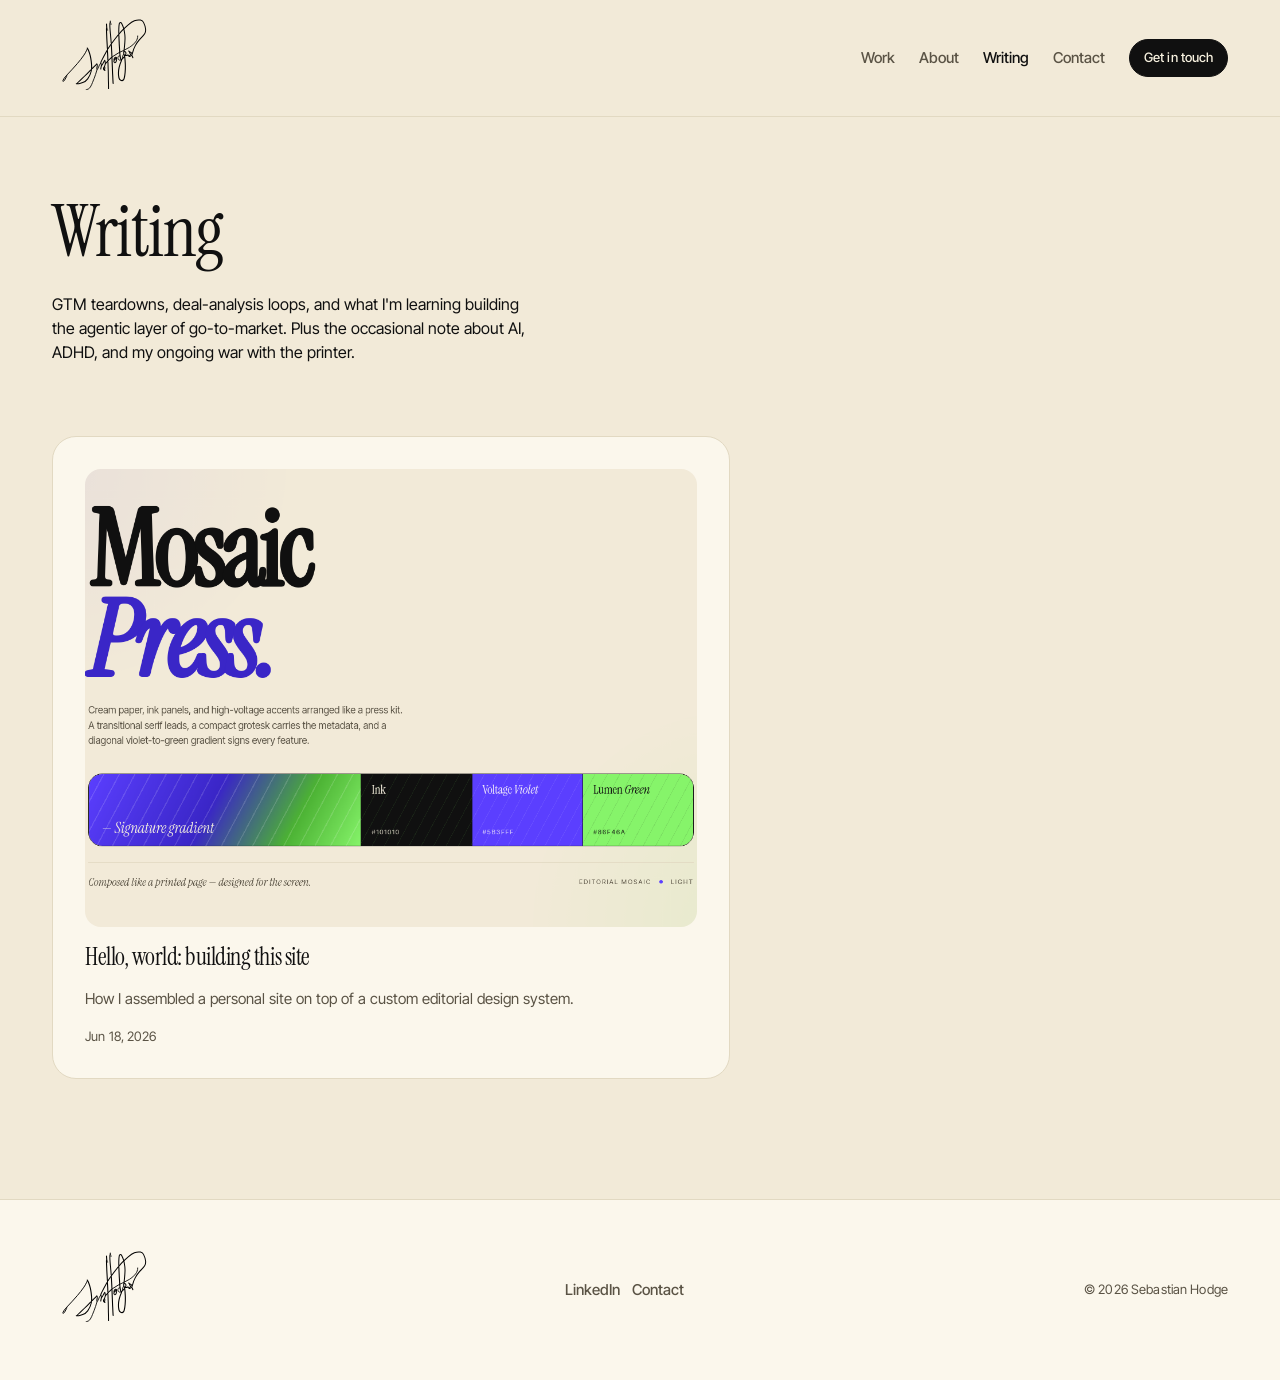
==== blog/index.html @ 5f23a1da "Initial site: portfolio, blog, and SEO infrastructure Single-page portfolio plus a blog with a reusa" ====
<!DOCTYPE html>
<html lang="en">
<head>
  <meta charset="utf-8" />
  <meta name="viewport" content="width=device-width, initial-scale=1" />
  <title>Writing, Sebastian Hodge</title>
  <meta name="description" content="GTM teardowns, deal-analysis loops, and notes on building the agentic layer of go-to-market, plus the occasional thought on AI, ADHD, and beating the printer." />
  <link rel="canonical" href="https://sebastianhodge.com/blog/" />
  <link rel="icon" href="/images/favicon.svg" type="image/svg+xml" />

  <!-- Open Graph -->
  <meta property="og:type" content="website" />
  <meta property="og:url" content="https://sebastianhodge.com/blog/" />
  <meta property="og:title" content="Writing, Sebastian Hodge" />
  <meta property="og:description" content="GTM teardowns, deal-analysis loops, and notes on building the agentic layer of go-to-market, plus AI, ADHD, and beating the printer." />
  <meta property="og:image" content="https://sebastianhodge.com/images/og-image.png" />
  <meta property="og:image:width" content="1200" />
  <meta property="og:image:height" content="630" />

  <!-- Twitter / X -->
  <meta name="twitter:card" content="summary_large_image" />
  <meta name="twitter:title" content="Writing, Sebastian Hodge" />
  <meta name="twitter:description" content="GTM teardowns, deal-analysis loops, and notes on building the agentic layer of go-to-market, plus AI, ADHD, and beating the printer." />
  <meta name="twitter:image" content="https://sebastianhodge.com/images/og-image.png" />

  <!-- paths are relative to /blog/ -->
  <link rel="stylesheet" href="../css/system.css" />
  <link rel="stylesheet" href="../css/site.css" />

  <script type="application/ld+json">
  {
    "@context": "https://schema.org",
    "@graph": [
      {
        "@type": "Blog",
        "@id": "https://sebastianhodge.com/blog/#blog",
        "url": "https://sebastianhodge.com/blog/",
        "name": "Writing, Sebastian Hodge",
        "description": "GTM teardowns, deal-analysis loops, and notes on building the agentic layer of go-to-market.",
        "author": {
          "@type": "Person",
          "@id": "https://sebastianhodge.com/#person",
          "name": "Sebastian Hodge",
          "url": "https://sebastianhodge.com/"
        }
      },
      {
        "@type": "BreadcrumbList",
        "itemListElement": [
          { "@type": "ListItem", "position": 1, "name": "Home", "item": "https://sebastianhodge.com/" },
          { "@type": "ListItem", "position": 2, "name": "Writing", "item": "https://sebastianhodge.com/blog/" }
        ]
      }
    ]
  }
  </script>
</head>
<body>
  <a class="site-skip" href="#main">Skip to content</a>

  <header class="site-nav">
    <div class="site-nav__inner">
      <a class="site-brand" href="../index.html" aria-label="Sebastian Hodge, home">
        <img class="site-brand__logo" src="../images/logo.svg" alt="Sebastian Hodge" />
      </a>
      <nav class="site-navlinks" id="navlinks" aria-label="Primary">
        <a class="site-navlink" href="../index.html#work">Work</a>
        <a class="site-navlink" href="../index.html#about">About</a>
        <a class="site-navlink" href="index.html" aria-current="page">Writing</a>
        <a class="site-navlink" href="../index.html#contact">Contact</a>
        <a class="mp-btn mp-btn--sm" href="../index.html#contact">Get in touch</a>
      </nav>
      <button class="mp-btn mp-btn--icon mp-btn--secondary site-nav__toggle" id="navToggle"
              aria-label="Toggle menu" aria-expanded="false" aria-controls="navlinks">
        <svg class="mp-icon" viewBox="0 0 24 24" fill="none" stroke="currentColor" stroke-width="2" stroke-linecap="round"><path d="M4 6h16M4 12h16M4 18h16"/></svg>
      </button>
    </div>
  </header>

  <main id="main">
    <div class="mp-shell">

      <section class="site-hero mp-stack mp-stack--lg">
        <h1 class="mp-display mp-display--xl">Writing</h1>
        <p class="mp-body mp-body--lg site-hero__lead">
          GTM teardowns, deal-analysis loops, and what I'm learning building the
          agentic layer of go-to-market. Plus the occasional note about AI, ADHD,
          and my ongoing war with the printer.
        </p>
      </section>

      <!-- ============ POST LIST ============
           To add a post: copy post-template.html to blog/your-slug.html,
           then add a matching <a class="mp-card"> entry here. -->
      <section class="site-section mp-grid--mosaic" aria-label="Posts">

        <a class="mp-card mp-span-7" href="hello-world.html">
          <div class="mp-card__media">
            <img src="../screenshots/cover.png" alt="" />
          </div>
          <h2 class="mp-title">Hello, world: building this site</h2>
          <p class="mp-body">How I assembled a personal site on top of a custom editorial design system.</p>
          <span class="mp-meta" style="margin-top:auto;">Jun 18, 2026</span>
        </a>

        <!-- TODO: more post cards go here -->

      </section>

    </div>
  </main>

  <footer class="site-footer">
    <div class="site-footer__inner">
      <a class="site-brand" href="../index.html">
        <img class="site-brand__logo" src="../images/logo.svg" alt="Sebastian Hodge" />
      </a>
      <div class="mp-row">
        <a class="site-navlink" href="https://www.linkedin.com/in/hodge-sebastian/">LinkedIn</a>
        <a class="site-navlink" href="../index.html#contact">Contact</a>
      </div>
      <p class="mp-meta">© <span id="year"></span> Sebastian Hodge</p>
    </div>
  </footer>

  <script>
    var t = document.getElementById('navToggle');
    var n = document.getElementById('navlinks');
    if (t && n) {
      t.addEventListener('click', function () {
        var open = n.classList.toggle('is-open');
        t.setAttribute('aria-expanded', open ? 'true' : 'false');
      });
    }
    document.getElementById('year').textContent = new Date().getFullYear();
  </script>
</body>
</html>
---- css/system.css ----
/* ============================================================
   Mosaic Press — Editorial mosaic design system
   Plain CSS tokens and reusable component classes.
   ============================================================ */

@import url("https://fonts.googleapis.com/css2?family=Instrument+Serif:ital@0;1&display=swap");
@import url("https://fonts.googleapis.com/css2?family=Inter+Tight:wght@400;500;600;700&display=swap");

:root {
  /* Colors -------------------------------------------------- */
  --color-paper: #f2ead8;
  --color-cloud: #fbf7ec;
  --color-stone: #e2d9c2;
  --color-ink: #101010;
  --color-ink-soft: #1a1a1a;
  --color-muted-ink: #5a5345;
  --color-violet: #5b3fff;
  --color-violet-deep: #3a26c7;
  --color-violet-soft: #ece7ff;
  --color-green: #86f46a;
  --color-green-deep: #4cb234;
  --color-on-ink: #f7f1df;
  --color-on-violet: #f4eef9;
  --color-danger: #c43d2a;
  --color-success: #2f7a2a;

  /* Semantic surface tokens */
  --surface-page: var(--color-paper);
  --surface-card: var(--color-cloud);
  --surface-card-muted: var(--color-paper);
  --surface-inverted: var(--color-ink);
  --surface-accent: var(--color-violet);
  --surface-accent-secondary: var(--color-green);

  /* Text tokens */
  --text-primary: var(--color-ink);
  --text-secondary: var(--color-muted-ink);
  --text-inverted: var(--color-on-ink);
  --text-on-accent: var(--color-on-violet);

  /* Borders */
  --border-hairline: 1px solid var(--color-stone);
  --border-ink: 1px solid var(--color-ink);
  --border-strong: 2px solid var(--color-ink);

  /* Typography ---------------------------------------------- */
  --font-display: "Instrument Serif", "Cormorant Garamond", "Times New Roman", serif;
  --font-ui: "Inter Tight", "Inter", "Helvetica Neue", system-ui, sans-serif;

  --font-size-display-xl: 72px;
  --font-size-display-lg: 56px;
  --font-size-headline-lg: 40px;
  --font-size-headline-md: 32px;
  --font-size-title-lg: 24px;
  --font-size-title-md: 20px;
  --font-size-body-lg: 16px;
  --font-size-body-md: 15px;
  --font-size-body-sm: 13px;
  --font-size-label-sm: 12px;

  --leading-tight: 1.05;
  --leading-snug: 1.2;
  --leading-normal: 1.5;
  --leading-loose: 1.65;

  --tracking-display: -0.02em;
  --tracking-body: 0;
  --tracking-label: 0.14em;

  /* Spacing scale ------------------------------------------- */
  --space-2xs: 4px;
  --space-xs: 8px;
  --space-sm: 12px;
  --space-md: 16px;
  --space-lg: 24px;
  --space-xl: 32px;
  --space-2xl: 48px;
  --space-3xl: 72px;
  --grid-gutter: 20px;

  /* Radius -------------------------------------------------- */
  --radius-none: 0;
  --radius-sm: 6px;
  --radius-md: 12px;
  --radius-lg: 16px;
  --radius-xl: 24px;
  --radius-2xl: 32px;
  --radius-pill: 999px;

  /* Elevation ----------------------------------------------- */
  --shadow-none: none;
  --shadow-soft: 0 1px 1px rgba(16, 16, 16, 0.04), 0 4px 8px rgba(16, 16, 16, 0.04), 0 12px 24px rgba(16, 16, 16, 0.06);
  --shadow-hover: 0 2px 2px rgba(16, 16, 16, 0.05), 0 8px 16px rgba(16, 16, 16, 0.06), 0 16px 32px rgba(16, 16, 16, 0.08);
  --shadow-inset-stone: inset 0 0 0 1px var(--color-stone);

  /* Focus --------------------------------------------------- */
  --focus-ring: 0 0 0 3px var(--color-paper), 0 0 0 5px var(--color-violet);
  --focus-ring-inverted: 0 0 0 3px var(--color-ink), 0 0 0 5px var(--color-green);

  /* Motion -------------------------------------------------- */
  --duration-fast: 120ms;
  --duration-base: 200ms;
  --duration-slow: 320ms;
  --ease-standard: cubic-bezier(0.2, 0, 0, 1);

  /* Signature gradient -------------------------------------- */
  --gradient-feature: linear-gradient(118deg, var(--color-violet) 0%, var(--color-violet) 38%, var(--color-green) 100%);
  --gradient-step: linear-gradient(118deg, var(--color-violet) 0%, var(--color-violet-deep) 45%, var(--color-green-deep) 75%, var(--color-green) 100%);
}

/* ============================================================
   Base
   ============================================================ */

*,
*::before,
*::after {
  box-sizing: border-box;
}

html,
body {
  margin: 0;
  padding: 0;
  background: var(--surface-page);
  color: var(--text-primary);
  font-family: var(--font-ui);
  font-size: var(--font-size-body-md);
  line-height: var(--leading-normal);
  -webkit-font-smoothing: antialiased;
  text-rendering: optimizeLegibility;
}

img,
svg {
  display: block;
  max-width: 100%;
}

a {
  color: inherit;
  text-decoration: none;
}

::selection {
  background: var(--color-violet);
  color: var(--color-on-violet);
}

:focus-visible {
  outline: none;
  box-shadow: var(--focus-ring);
  border-radius: inherit;
}

/* ============================================================
   Typography utilities
   ============================================================ */

.mp-display,
.mp-headline,
.mp-title {
  font-family: var(--font-display);
  font-weight: 400;
  letter-spacing: var(--tracking-display);
  line-height: var(--leading-tight);
  color: var(--text-primary);
  margin: 0;
}

.mp-display {
  font-size: var(--font-size-display-lg);
  line-height: 0.98;
}

.mp-display--xl {
  font-size: var(--font-size-display-xl);
}

.mp-headline {
  font-size: var(--font-size-headline-lg);
  line-height: var(--leading-snug);
}

.mp-headline--md {
  font-size: var(--font-size-headline-md);
}

.mp-title {
  font-size: var(--font-size-title-lg);
  line-height: var(--leading-snug);
}

.mp-title--md {
  font-size: var(--font-size-title-md);
}

.mp-italic {
  font-style: italic;
}

.mp-body {
  font-family: var(--font-ui);
  font-size: var(--font-size-body-md);
  line-height: var(--leading-normal);
  color: var(--text-secondary);
  margin: 0;
}

.mp-body--lg {
  font-size: var(--font-size-body-lg);
  color: var(--text-primary);
}

.mp-body--sm {
  font-size: var(--font-size-body-sm);
}

.mp-eyebrow {
  font-family: var(--font-ui);
  font-size: var(--font-size-label-sm);
  font-weight: 500;
  letter-spacing: var(--tracking-label);
  text-transform: uppercase;
  color: var(--text-secondary);
  margin: 0 0 var(--space-sm) 0;
}

.mp-eyebrow--marker::before {
  content: "";
  display: inline-block;
  width: 8px;
  height: 8px;
  margin-right: 10px;
  border-radius: 50%;
  background: var(--color-violet);
  vertical-align: middle;
  transform: translateY(-1px);
}

.mp-meta {
  font-family: var(--font-ui);
  font-size: var(--font-size-body-sm);
  color: var(--text-secondary);
  letter-spacing: 0.01em;
  margin: 0;
}

/* Inverted text utilities ---------------------------------- */
.mp-on-ink {
  color: var(--text-inverted);
}
.mp-on-ink .mp-body,
.mp-on-ink .mp-meta {
  color: rgba(247, 241, 223, 0.78);
}
.mp-on-ink .mp-eyebrow {
  color: rgba(247, 241, 223, 0.6);
}

.mp-on-violet {
  color: var(--text-on-accent);
}
.mp-on-violet .mp-body,
.mp-on-violet .mp-meta {
  color: rgba(244, 238, 249, 0.82);
}

/* ============================================================
   Layout primitives
   ============================================================ */

.mp-shell {
  width: 100%;
  max-width: 1240px;
  margin: 0 auto;
  padding: var(--space-2xl) var(--space-xl);
}

.mp-stack {
  display: flex;
  flex-direction: column;
  gap: var(--space-md);
}

.mp-stack--lg {
  gap: var(--space-lg);
}

.mp-row {
  display: flex;
  align-items: center;
  gap: var(--space-sm);
  flex-wrap: wrap;
}

.mp-row--between {
  justify-content: space-between;
}

.mp-grid {
  display: grid;
  grid-template-columns: repeat(12, 1fr);
  gap: var(--grid-gutter);
}

.mp-grid--mosaic {
  display: grid;
  grid-template-columns: repeat(12, 1fr);
  grid-auto-rows: minmax(140px, auto);
  gap: var(--grid-gutter);
}

.mp-span-3 { grid-column: span 3; }
.mp-span-4 { grid-column: span 4; }
.mp-span-5 { grid-column: span 5; }
.mp-span-6 { grid-column: span 6; }
.mp-span-7 { grid-column: span 7; }
.mp-span-8 { grid-column: span 8; }
.mp-span-12 { grid-column: span 12; }

.mp-divider {
  height: 1px;
  background: var(--color-stone);
  border: none;
  margin: var(--space-lg) 0;
}

/* ============================================================
   Buttons
   ============================================================ */

.mp-btn {
  --btn-bg: var(--color-ink);
  --btn-fg: var(--color-on-ink);
  --btn-border: var(--color-ink);
  --btn-bg-hover: #2a2a2a;

  display: inline-flex;
  align-items: center;
  justify-content: center;
  gap: var(--space-xs);
  appearance: none;
  border: 1px solid var(--btn-border);
  background: var(--btn-bg);
  color: var(--btn-fg);
  font-family: var(--font-ui);
  font-size: var(--font-size-body-md);
  font-weight: 500;
  letter-spacing: 0.005em;
  padding: 12px 22px;
  border-radius: var(--radius-pill);
  cursor: pointer;
  transition: background var(--duration-base) var(--ease-standard),
              color var(--duration-base) var(--ease-standard),
              transform var(--duration-fast) var(--ease-standard),
              box-shadow var(--duration-base) var(--ease-standard);
}

.mp-btn:hover {
  background: var(--btn-bg-hover);
  transform: translateY(-1px);
}

.mp-btn:active {
  transform: translateY(0);
}

.mp-btn:focus-visible {
  box-shadow: var(--focus-ring);
}

.mp-btn--secondary {
  --btn-bg: var(--color-cloud);
  --btn-fg: var(--color-ink);
  --btn-border: var(--color-stone);
  --btn-bg-hover: var(--color-paper);
}

.mp-btn--accent {
  --btn-bg: var(--color-violet);
  --btn-fg: var(--color-on-violet);
  --btn-border: var(--color-violet);
  --btn-bg-hover: var(--color-violet-deep);
}

.mp-btn--ghost {
  --btn-bg: transparent;
  --btn-fg: var(--color-ink);
  --btn-border: transparent;
  --btn-bg-hover: rgba(16, 16, 16, 0.06);
}

.mp-btn--lg {
  font-size: var(--font-size-body-lg);
  padding: 16px 28px;
}

.mp-btn--sm {
  font-size: var(--font-size-body-sm);
  padding: 8px 14px;
}

.mp-btn--icon {
  padding: 12px;
  width: 44px;
  height: 44px;
  border-radius: 50%;
}

.mp-btn[disabled],
.mp-btn[aria-disabled="true"] {
  opacity: 0.5;
  cursor: not-allowed;
  transform: none;
}

/* ============================================================
   Inputs
   ============================================================ */

.mp-field {
  display: flex;
  flex-direction: column;
  gap: var(--space-xs);
  width: 100%;
}

.mp-field__label {
  font-family: var(--font-ui);
  font-size: var(--font-size-label-sm);
  font-weight: 500;
  letter-spacing: var(--tracking-label);
  text-transform: uppercase;
  color: var(--text-secondary);
}

.mp-input,
.mp-textarea,
.mp-select {
  width: 100%;
  font-family: var(--font-ui);
  font-size: var(--font-size-body-md);
  color: var(--text-primary);
  background: var(--color-cloud);
  border: 1px solid var(--color-stone);
  border-radius: var(--radius-md);
  padding: 12px 14px;
  transition: border-color var(--duration-base) var(--ease-standard),
              box-shadow var(--duration-base) var(--ease-standard),
              background var(--duration-base) var(--ease-standard);
}

.mp-input::placeholder,
.mp-textarea::placeholder {
  color: var(--text-secondary);
  opacity: 0.7;
}

.mp-input:hover,
.mp-textarea:hover,
.mp-select:hover {
  border-color: var(--color-muted-ink);
}

.mp-input:focus-visible,
.mp-textarea:focus-visible,
.mp-select:focus-visible {
  border-color: var(--color-violet);
  outline: none;
  box-shadow: var(--focus-ring);
}

.mp-input--with-icon {
  padding-left: 40px;
}

.mp-input-wrap {
  position: relative;
}

.mp-input-wrap__icon {
  position: absolute;
  left: 12px;
  top: 50%;
  width: 18px;
  height: 18px;
  transform: translateY(-50%);
  color: var(--text-secondary);
  pointer-events: none;
}

.mp-textarea {
  min-height: 96px;
  resize: vertical;
  font-family: var(--font-ui);
}

.mp-field__hint {
  font-family: var(--font-ui);
  font-size: var(--font-size-body-sm);
  color: var(--text-secondary);
}

/* ============================================================
   Cards & Tiles
   ============================================================ */

.mp-card {
  position: relative;
  background: var(--surface-card);
  color: var(--text-primary);
  border: var(--border-hairline);
  border-radius: var(--radius-xl);
  padding: var(--space-xl);
  display: flex;
  flex-direction: column;
  gap: var(--space-md);
  transition: transform var(--duration-base) var(--ease-standard),
              box-shadow var(--duration-base) var(--ease-standard);
}

.mp-card:hover {
  transform: translateY(-2px);
  box-shadow: var(--shadow-soft);
}

.mp-card--paper {
  background: var(--surface-card-muted);
}

.mp-card--ink {
  background: var(--surface-inverted);
  color: var(--text-inverted);
  border-color: var(--color-ink);
}

.mp-card--ink .mp-eyebrow {
  color: rgba(247, 241, 223, 0.6);
}

.mp-card--ink .mp-body,
.mp-card--ink .mp-meta {
  color: rgba(247, 241, 223, 0.78);
}

.mp-card--accent {
  background: var(--surface-accent);
  color: var(--text-on-accent);
  border-color: var(--color-violet);
}

.mp-card--accent .mp-eyebrow {
  color: rgba(244, 238, 249, 0.7);
}

.mp-card--accent .mp-body,
.mp-card--accent .mp-meta {
  color: rgba(244, 238, 249, 0.82);
}

.mp-card--compact {
  padding: var(--space-lg);
  border-radius: var(--radius-lg);
}

.mp-card__monogram {
  width: 36px;
  height: 36px;
  border-radius: 8px;
  background: var(--color-ink);
  color: var(--color-on-ink);
  display: inline-flex;
  align-items: center;
  justify-content: center;
  font-family: var(--font-display);
  font-size: 22px;
}

.mp-card__media {
  border-radius: var(--radius-lg);
  background: var(--color-stone);
  aspect-ratio: 4 / 3;
  overflow: hidden;
  position: relative;
}

.mp-card__media img {
  width: 100%;
  height: 100%;
  object-fit: cover;
  display: block;
}

.mp-card__footer {
  display: flex;
  align-items: center;
  justify-content: space-between;
  gap: var(--space-sm);
  margin-top: auto;
}

/* ============================================================
   Signature: Feature Tile
   ============================================================ */

.mp-feature-tile {
  position: relative;
  display: flex;
  flex-direction: column;
  border-radius: var(--radius-xl);
  background: var(--surface-accent);
  color: var(--text-on-accent);
  overflow: hidden;
  border: 1px solid var(--color-violet);
}

.mp-feature-tile__body {
  padding: var(--space-xl) var(--space-xl) var(--space-lg);
  display: flex;
  flex-direction: column;
  gap: var(--space-sm);
}

.mp-feature-tile__title {
  font-family: var(--font-display);
  font-size: var(--font-size-headline-lg);
  line-height: var(--leading-snug);
  letter-spacing: var(--tracking-display);
  margin: 0;
  color: inherit;
}

.mp-feature-tile__gradient {
  position: relative;
  margin-top: auto;
  height: 88px;
  background: var(--gradient-step);
  --bar-color-1: rgba(16, 16, 16, 0);
  --bar-color-2: rgba(16, 16, 16, 0);
}

.mp-feature-tile__gradient::before,
.mp-feature-tile__gradient::after {
  content: "";
  position: absolute;
  inset: 0;
  background-image: repeating-linear-gradient(118deg, transparent 0 24px, rgba(255, 255, 255, 0.08) 24px 26px);
  pointer-events: none;
}

.mp-feature-tile--inverse {
  background: var(--surface-inverted);
  color: var(--text-inverted);
  border-color: var(--color-ink);
}

.mp-feature-tile--inverse .mp-feature-tile__gradient {
  background: var(--gradient-step);
}

/* ============================================================
   Checkboxes
   ============================================================ */

.mp-checkbox {
  display: inline-flex;
  align-items: center;
  gap: var(--space-sm);
  cursor: pointer;
  font-family: var(--font-ui);
  font-size: var(--font-size-body-md);
  color: var(--text-primary);
  user-select: none;
}

.mp-checkbox__input {
  position: absolute;
  opacity: 0;
  pointer-events: none;
  width: 0;
  height: 0;
}

.mp-checkbox__box {
  width: 18px;
  height: 18px;
  border-radius: var(--radius-sm);
  border: 1px solid var(--color-stone);
  background: var(--color-cloud);
  display: inline-flex;
  align-items: center;
  justify-content: center;
  transition: background var(--duration-base) var(--ease-standard),
              border-color var(--duration-base) var(--ease-standard),
              box-shadow var(--duration-base) var(--ease-standard);
  flex: 0 0 18px;
}

.mp-checkbox__box::after {
  content: "";
  width: 10px;
  height: 6px;
  border-left: 2px solid var(--color-paper);
  border-bottom: 2px solid var(--color-paper);
  transform: rotate(-45deg) translate(1px, -1px) scale(0);
  transform-origin: center;
  transition: transform var(--duration-base) var(--ease-standard);
}

.mp-checkbox__input:checked + .mp-checkbox__box {
  background: var(--color-ink);
  border-color: var(--color-ink);
}

.mp-checkbox__input:checked + .mp-checkbox__box::after {
  transform: rotate(-45deg) translate(1px, -1px) scale(1);
}

.mp-checkbox__input:focus-visible + .mp-checkbox__box {
  box-shadow: var(--focus-ring);
}

.mp-checkbox--accent .mp-checkbox__input:checked + .mp-checkbox__box {
  background: var(--color-violet);
  border-color: var(--color-violet);
}

/* ============================================================
   Tabs
   ============================================================ */

.mp-tabs {
  display: inline-flex;
  align-items: center;
  gap: 4px;
  padding: 4px;
  background: var(--color-cloud);
  border: var(--border-hairline);
  border-radius: var(--radius-pill);
}

.mp-tab {
  appearance: none;
  border: none;
  background: transparent;
  cursor: pointer;
  font-family: var(--font-ui);
  font-size: var(--font-size-body-sm);
  font-weight: 500;
  letter-spacing: 0.01em;
  color: var(--text-secondary);
  padding: 8px 16px;
  border-radius: var(--radius-pill);
  transition: background var(--duration-base) var(--ease-standard),
              color var(--duration-base) var(--ease-standard);
}

.mp-tab:hover {
  color: var(--text-primary);
}

.mp-tab[aria-selected="true"],
.mp-tab.is-active {
  background: var(--color-ink);
  color: var(--color-on-ink);
}

.mp-tab:focus-visible {
  box-shadow: var(--focus-ring);
  outline: none;
}

/* ============================================================
   Chips & tags
   ============================================================ */

.mp-chip {
  display: inline-flex;
  align-items: center;
  gap: 6px;
  padding: 6px 12px;
  border-radius: var(--radius-pill);
  font-family: var(--font-ui);
  font-size: var(--font-size-label-sm);
  font-weight: 500;
  letter-spacing: 0.06em;
  text-transform: uppercase;
  background: var(--color-paper);
  border: var(--border-hairline);
  color: var(--text-primary);
}

.mp-chip--accent {
  background: var(--color-violet-soft);
  border-color: var(--color-violet-soft);
  color: var(--color-violet-deep);
}

.mp-chip--green {
  background: var(--color-green);
  border-color: var(--color-green);
  color: var(--color-ink);
}

.mp-chip--ink {
  background: var(--color-ink);
  border-color: var(--color-ink);
  color: var(--color-on-ink);
}

/* ============================================================
   Avatar
   ============================================================ */

.mp-avatar {
  width: 40px;
  height: 40px;
  border-radius: var(--radius-pill);
  background: var(--color-stone);
  overflow: hidden;
  flex: 0 0 40px;
  border: var(--border-hairline);
}

.mp-avatar img {
  width: 100%;
  height: 100%;
  object-fit: cover;
}

.mp-avatar--lg {
  width: 56px;
  height: 56px;
  flex-basis: 56px;
}

/* ============================================================
   Icon helper
   ============================================================ */

.mp-icon {
  width: 18px;
  height: 18px;
  color: currentColor;
  flex: 0 0 18px;
}

.mp-icon--sm {
  width: 14px;
  height: 14px;
  flex-basis: 14px;
}

.mp-icon--lg {
  width: 24px;
  height: 24px;
  flex-basis: 24px;
}

/* ============================================================
   Responsive
   ============================================================ */

@media (max-width: 960px) {
  .mp-shell {
    padding: var(--space-xl) var(--space-lg);
  }
  .mp-span-3,
  .mp-span-4,
  .mp-span-5 {
    grid-column: span 6;
  }
  .mp-span-7,
  .mp-span-8 {
    grid-column: span 12;
  }
}

@media (max-width: 640px) {
  :root {
    --font-size-display-xl: 56px;
    --font-size-display-lg: 44px;
    --font-size-headline-lg: 32px;
  }
  .mp-grid,
  .mp-grid--mosaic {
    grid-template-columns: repeat(6, 1fr);
  }
  .mp-span-3,
  .mp-span-4,
  .mp-span-5,
  .mp-span-6,
  .mp-span-7,
  .mp-span-8 {
    grid-column: span 6;
  }
}

@media (prefers-reduced-motion: reduce) {
  *,
  *::before,
  *::after {
    transition-duration: 0.001ms !important;
    animation-duration: 0.001ms !important;
  }
}
---- css/site.css ----
/* ============================================================
   Site layer — page-level pieces built on Mosaic Press tokens.
   Only contains things system.css does not provide:
   sticky nav, hero, footer, and blog article prose.
   No new colors or fonts — everything references system tokens.
   ============================================================ */

/* ---------- Skip link ---------- */
.site-skip {
  position: absolute;
  left: -9999px;
  top: 0;
  z-index: 100;
  background: var(--color-ink);
  color: var(--color-on-ink);
  padding: var(--space-sm) var(--space-md);
  border-radius: var(--radius-md);
}
.site-skip:focus {
  left: var(--space-md);
  top: var(--space-md);
}

/* ---------- Navigation ---------- */
.site-nav {
  position: sticky;
  top: 0;
  z-index: 50;
  background: var(--surface-page);
  border-bottom: var(--border-hairline);
}

.site-nav__inner {
  max-width: 1240px;
  margin: 0 auto;
  padding: var(--space-md) var(--space-xl);
  display: flex;
  align-items: center;
  justify-content: space-between;
  gap: var(--space-md);
}

.site-brand {
  display: inline-flex;
  align-items: center;
  gap: var(--space-sm);
  font-family: var(--font-display);
  font-size: var(--font-size-title-md);
  letter-spacing: var(--tracking-display);
  color: var(--text-primary);
}

.site-brand__mark {
  width: 32px;
  height: 32px;
  border-radius: 8px;
  background: var(--color-ink);
  color: var(--color-on-ink);
  display: inline-flex;
  align-items: center;
  justify-content: center;
  font-size: 18px;
}

/* Signature logo: transparent SVG, inherits ink color */
.site-brand__logo {
  height: 84px;
  width: auto;
  max-width: 300px;
  object-fit: contain;
}

.site-navlinks {
  display: flex;
  align-items: center;
  gap: var(--space-lg);
}

.site-navlink {
  font-family: var(--font-ui);
  font-size: var(--font-size-body-md);
  font-weight: 500;
  color: var(--text-secondary);
  transition: color var(--duration-base) var(--ease-standard);
}
.site-navlink:hover,
.site-navlink[aria-current="page"] {
  color: var(--text-primary);
}

.site-nav__toggle {
  display: none;
}

/* ---------- Hero ---------- */
.site-hero {
  padding-top: var(--space-xl);
}

.site-hero__title {
  font-size: var(--font-size-display-xl);
}

.site-hero__lead {
  max-width: 54ch;
}

.site-avatar-xl {
  width: 132px;
  height: 132px;
  border-radius: var(--radius-pill);
  background: var(--color-stone);
  overflow: hidden;
  border: var(--border-hairline);
  flex: 0 0 132px;
}
.site-avatar-xl img {
  width: 100%;
  height: 100%;
  object-fit: cover;
}

/* ---------- Section heading ---------- */
.site-section {
  padding-top: var(--space-3xl);
}
.site-section__head {
  display: flex;
  align-items: flex-end;
  justify-content: space-between;
  gap: var(--space-md);
  margin-bottom: var(--space-xl);
  flex-wrap: wrap;
}

/* ---------- Experience / list rows ---------- */
.site-list {
  display: flex;
  flex-direction: column;
}
.site-listitem {
  display: grid;
  grid-template-columns: 160px 1fr auto;
  gap: var(--space-lg);
  padding: var(--space-lg) 0;
  border-top: var(--border-hairline);
  align-items: baseline;
}
.site-listitem:last-child {
  border-bottom: var(--border-hairline);
}
@media (max-width: 640px) {
  .site-listitem {
    grid-template-columns: 1fr;
    gap: var(--space-2xs);
  }
}

/* ---------- Footer ---------- */
.site-footer {
  margin-top: var(--space-3xl);
  border-top: var(--border-hairline);
  background: var(--color-cloud);
}
.site-footer__inner {
  max-width: 1240px;
  margin: 0 auto;
  padding: var(--space-2xl) var(--space-xl);
  display: flex;
  align-items: center;
  justify-content: space-between;
  gap: var(--space-lg);
  flex-wrap: wrap;
}

/* ---------- Blog: article prose ---------- */
.prose {
  max-width: 68ch;
  margin: 0 auto;
  font-family: var(--font-ui);
  font-size: var(--font-size-body-lg);
  line-height: var(--leading-loose);
  color: var(--text-primary);
}
.prose > * + * {
  margin-top: var(--space-lg);
}
.prose h2 {
  font-family: var(--font-display);
  font-weight: 400;
  font-size: var(--font-size-headline-md);
  line-height: var(--leading-snug);
  letter-spacing: var(--tracking-display);
  margin-top: var(--space-2xl);
}
.prose h3 {
  font-family: var(--font-display);
  font-weight: 400;
  font-size: var(--font-size-title-lg);
  line-height: var(--leading-snug);
  letter-spacing: var(--tracking-display);
  margin-top: var(--space-xl);
}
.prose p,
.prose ul,
.prose ol {
  color: var(--text-primary);
}
.prose a {
  color: var(--color-violet-deep);
  text-decoration: underline;
  text-underline-offset: 3px;
}
.prose a:hover {
  color: var(--color-violet);
}
.prose ul,
.prose ol {
  padding-left: var(--space-lg);
}
.prose li + li {
  margin-top: var(--space-xs);
}
.prose blockquote {
  margin: var(--space-xl) 0;
  padding: var(--space-md) var(--space-lg);
  border-left: 3px solid var(--color-violet);
  background: var(--color-violet-soft);
  border-radius: var(--radius-md);
  font-family: var(--font-display);
  font-size: var(--font-size-title-md);
  line-height: var(--leading-snug);
  color: var(--text-primary);
}
.prose code {
  font-family: ui-monospace, "SF Mono", Menlo, Consolas, monospace;
  font-size: 0.88em;
  background: var(--color-paper);
  border: var(--border-hairline);
  border-radius: var(--radius-sm);
  padding: 2px 6px;
}
.prose pre {
  background: var(--color-ink);
  color: var(--color-on-ink);
  border-radius: var(--radius-lg);
  padding: var(--space-lg);
  overflow-x: auto;
  font-size: var(--font-size-body-md);
  line-height: var(--leading-normal);
}
.prose pre code {
  background: none;
  border: none;
  padding: 0;
  color: inherit;
  font-size: inherit;
}
.prose img {
  border-radius: var(--radius-lg);
  border: var(--border-hairline);
}
.prose figure {
  margin: var(--space-xl) 0;
}
.prose figcaption {
  margin-top: var(--space-sm);
  font-size: var(--font-size-body-sm);
  color: var(--text-secondary);
  text-align: center;
}
.prose hr {
  height: 1px;
  border: none;
  background: var(--color-stone);
  margin: var(--space-2xl) 0;
}

/* article header band */
.article-head {
  max-width: 68ch;
  margin: 0 auto var(--space-2xl);
}

/* ---------- Mobile nav ---------- */
@media (max-width: 720px) {
  .site-navlinks {
    display: none;
    position: absolute;
    top: 100%;
    right: 0;
    left: 0;
    flex-direction: column;
    align-items: stretch;
    gap: 0;
    background: var(--surface-page);
    border-bottom: var(--border-hairline);
    padding: var(--space-sm) var(--space-xl) var(--space-lg);
  }
  .site-navlinks.is-open {
    display: flex;
  }
  .site-navlinks .site-navlink {
    padding: var(--space-sm) 0;
  }
  .site-nav__toggle {
    display: inline-flex;
  }
}
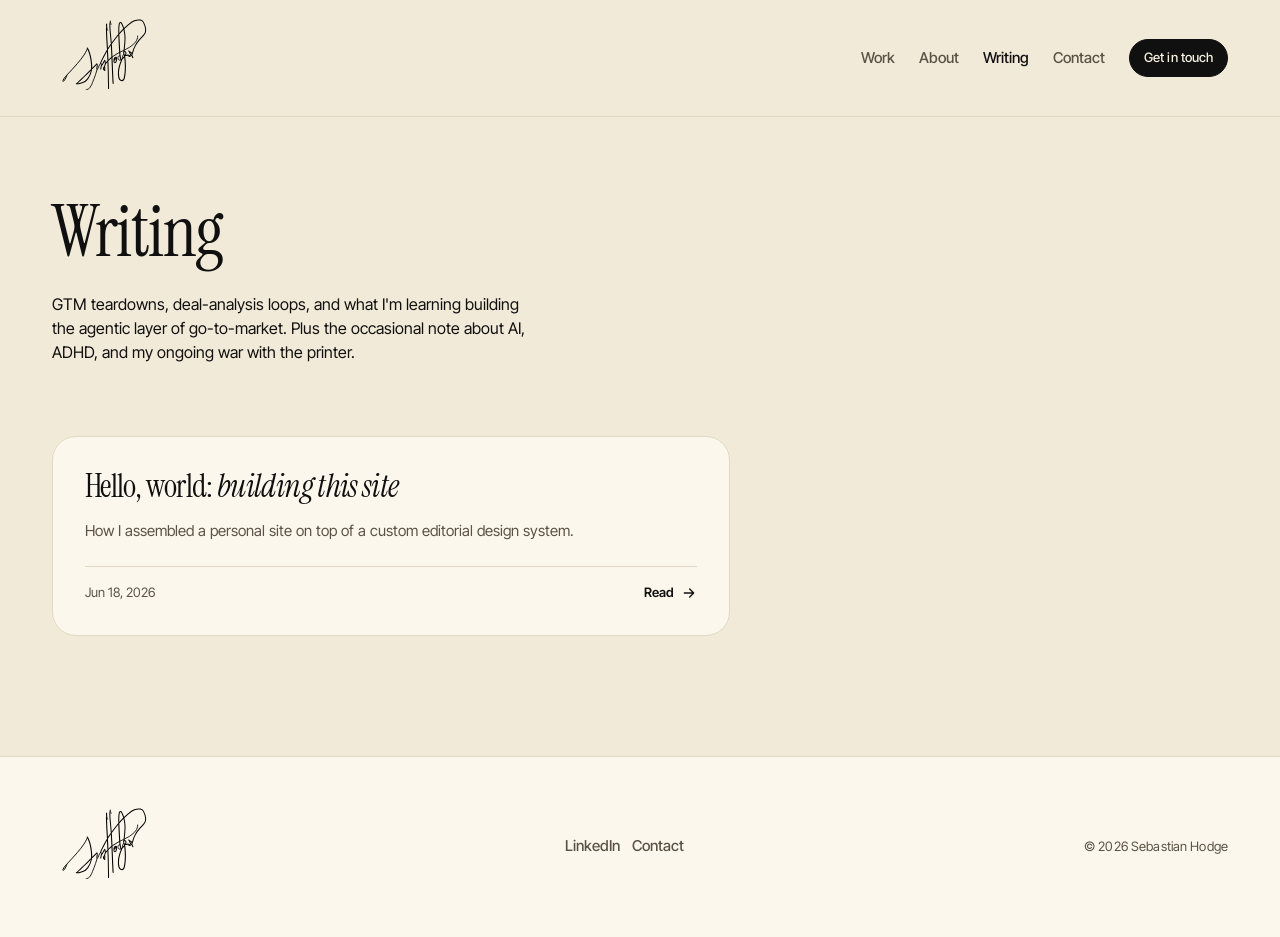
==== commit 4bd091ad: "Add digest-card style for blog cards Adapt a Uiverse card to the Mosaic Press system: cream shell wi" ====
--- a/blog/index.html
+++ b/blog/index.html
@@ -91,16 +91,18 @@
 
       <!-- ============ POST LIST ============
            To add a post: copy post-template.html to blog/your-slug.html,
-           then add a matching <a class="mp-card"> entry here. -->
+           then add a matching <a class="mp-digest-card"> entry here. -->
       <section class="site-section mp-grid--mosaic" aria-label="Posts">
 
-        <a class="mp-card mp-span-7" href="hello-world.html">
-          <div class="mp-card__media">
-            <img src="../screenshots/cover.png" alt="" />
+        <a class="mp-digest-card mp-span-7" href="hello-world.html">
+          <h2 class="mp-digest-card__title">Hello, world: <span class="mp-digest-card__italic">building this site</span></h2>
+          <p class="mp-digest-card__body">How I assembled a personal site on top of a custom editorial design system.</p>
+          <div class="mp-digest-card__foot">
+            <span class="mp-digest-card__meta">Jun 18, 2026</span>
+            <span class="mp-digest-card__cta">Read
+              <svg viewBox="0 0 24 24" fill="none" stroke="currentColor" stroke-width="2" stroke-linecap="round" stroke-linejoin="round" aria-hidden="true"><path d="M5 12h14M13 6l6 6-6 6"/></svg>
+            </span>
           </div>
-          <h2 class="mp-title">Hello, world: building this site</h2>
-          <p class="mp-body">How I assembled a personal site on top of a custom editorial design system.</p>
-          <span class="mp-meta" style="margin-top:auto;">Jun 18, 2026</span>
         </a>
 
         <!-- TODO: more post cards go here -->
--- a/css/site.css
+++ b/css/site.css
@@ -280,6 +280,87 @@
 .article-head {
   max-width: 68ch;
   margin: 0 auto var(--space-2xl);
+}
+
+/* ---------- Blog: digest card ----------
+   Adapted from a Uiverse component (uiverse-astronaut), cleaned to match
+   the Mosaic Press system and anti-slop rules (no eyebrow/chip/dot). */
+.mp-digest-card {
+  width: 100%;
+  display: flex;
+  flex-direction: column;
+  gap: var(--space-md);
+  background: var(--color-cloud);
+  color: var(--color-ink);
+  border: 1px solid var(--color-stone);
+  border-radius: 24px;
+  padding: var(--space-xl);
+  text-decoration: none;
+  transition:
+    transform 200ms cubic-bezier(0.2, 0, 0, 1),
+    box-shadow 200ms cubic-bezier(0.2, 0, 0, 1);
+}
+.mp-digest-card:hover {
+  transform: translateY(-2px);
+  box-shadow: var(--shadow-hover);
+}
+.mp-digest-card:focus-visible {
+  outline: none;
+  box-shadow:
+    0 0 0 3px var(--color-paper),
+    0 0 0 5px var(--color-violet);
+}
+.mp-digest-card__title {
+  margin: 0;
+  font-family: var(--font-display);
+  font-weight: 400;
+  font-size: var(--font-size-headline-md);
+  line-height: 1.1;
+  letter-spacing: -0.02em;
+  color: var(--color-ink);
+}
+.mp-digest-card__italic {
+  font-style: italic;
+}
+.mp-digest-card__body {
+  margin: 0;
+  font-size: var(--font-size-body-md);
+  line-height: 1.5;
+  color: var(--color-muted-ink);
+}
+.mp-digest-card__foot {
+  display: flex;
+  align-items: center;
+  justify-content: space-between;
+  gap: var(--space-sm);
+  margin-top: var(--space-xs);
+  padding-top: var(--space-md);
+  border-top: 1px solid var(--color-stone);
+}
+.mp-digest-card__meta {
+  font-size: var(--font-size-body-sm);
+  color: var(--color-muted-ink);
+}
+.mp-digest-card__cta {
+  display: inline-flex;
+  align-items: center;
+  gap: 6px;
+  font-size: var(--font-size-body-sm);
+  font-weight: 600;
+  letter-spacing: 0.02em;
+  color: var(--color-ink);
+  transition:
+    gap 200ms cubic-bezier(0.2, 0, 0, 1),
+    color 200ms cubic-bezier(0.2, 0, 0, 1);
+}
+.mp-digest-card__cta svg {
+  width: 16px;
+  height: 16px;
+}
+.mp-digest-card:hover .mp-digest-card__cta,
+.mp-digest-card:focus-visible .mp-digest-card__cta {
+  gap: 10px;
+  color: var(--color-violet);
 }
 
 /* ---------- Mobile nav ---------- */
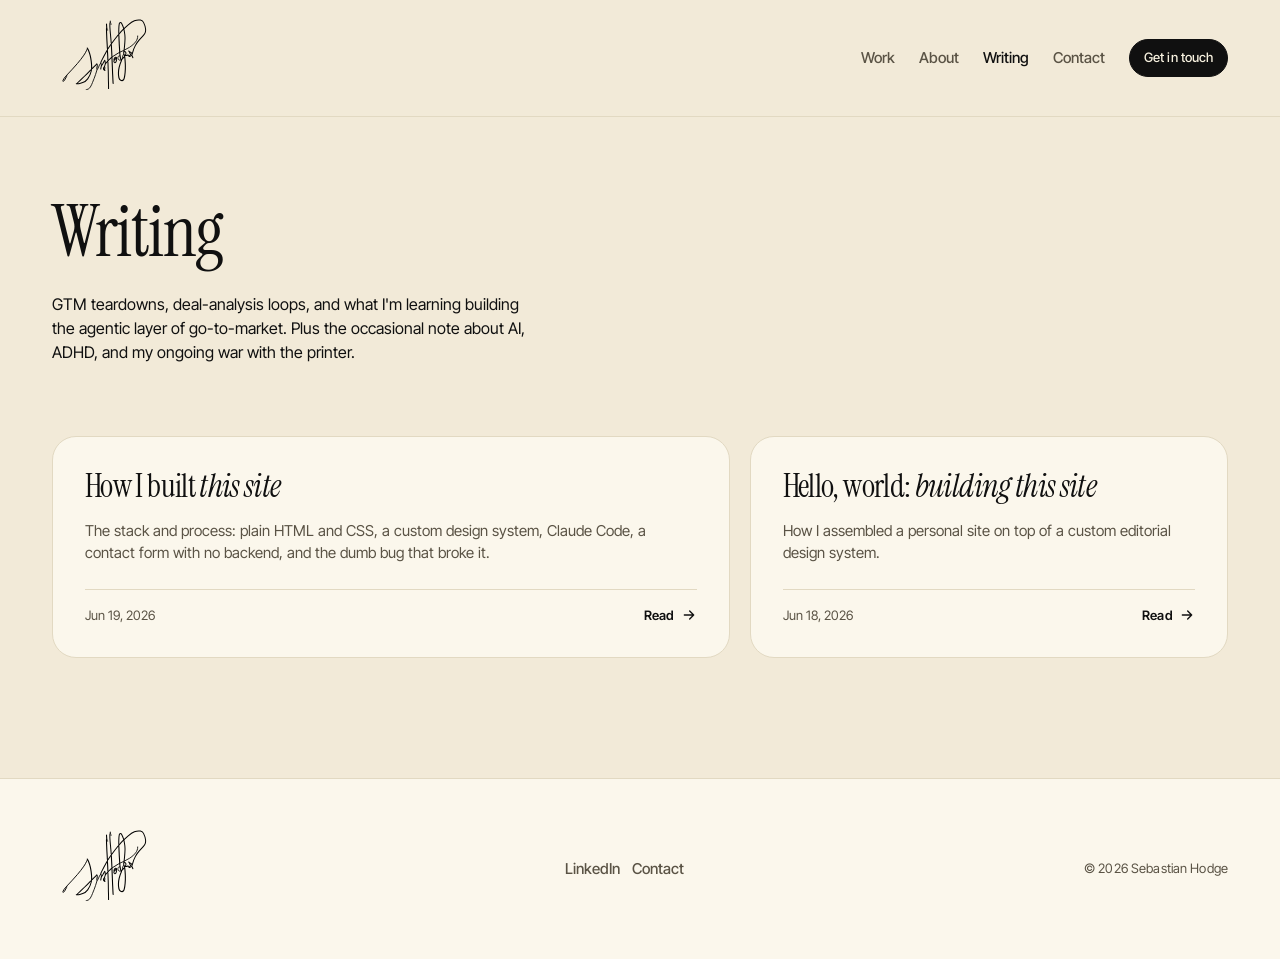
==== commit 658fdc81: "Add "How I built this site" blog post New post covering the no-framework stack, Mosaic Press design " ====
--- a/blog/index.html
+++ b/blog/index.html
@@ -94,7 +94,18 @@
            then add a matching <a class="mp-digest-card"> entry here. -->
       <section class="site-section mp-grid--mosaic" aria-label="Posts">
 
-        <a class="mp-digest-card mp-span-7" href="hello-world.html">
+        <a class="mp-digest-card mp-span-7" href="how-i-built-this-site.html">
+          <h2 class="mp-digest-card__title">How I built <span class="mp-digest-card__italic">this site</span></h2>
+          <p class="mp-digest-card__body">The stack and process: plain HTML and CSS, a custom design system, Claude Code, a contact form with no backend, and the dumb bug that broke it.</p>
+          <div class="mp-digest-card__foot">
+            <span class="mp-digest-card__meta">Jun 19, 2026</span>
+            <span class="mp-digest-card__cta">Read
+              <svg viewBox="0 0 24 24" fill="none" stroke="currentColor" stroke-width="2" stroke-linecap="round" stroke-linejoin="round" aria-hidden="true"><path d="M5 12h14M13 6l6 6-6 6"/></svg>
+            </span>
+          </div>
+        </a>
+
+        <a class="mp-digest-card mp-span-5" href="hello-world.html">
           <h2 class="mp-digest-card__title">Hello, world: <span class="mp-digest-card__italic">building this site</span></h2>
           <p class="mp-digest-card__body">How I assembled a personal site on top of a custom editorial design system.</p>
           <div class="mp-digest-card__foot">
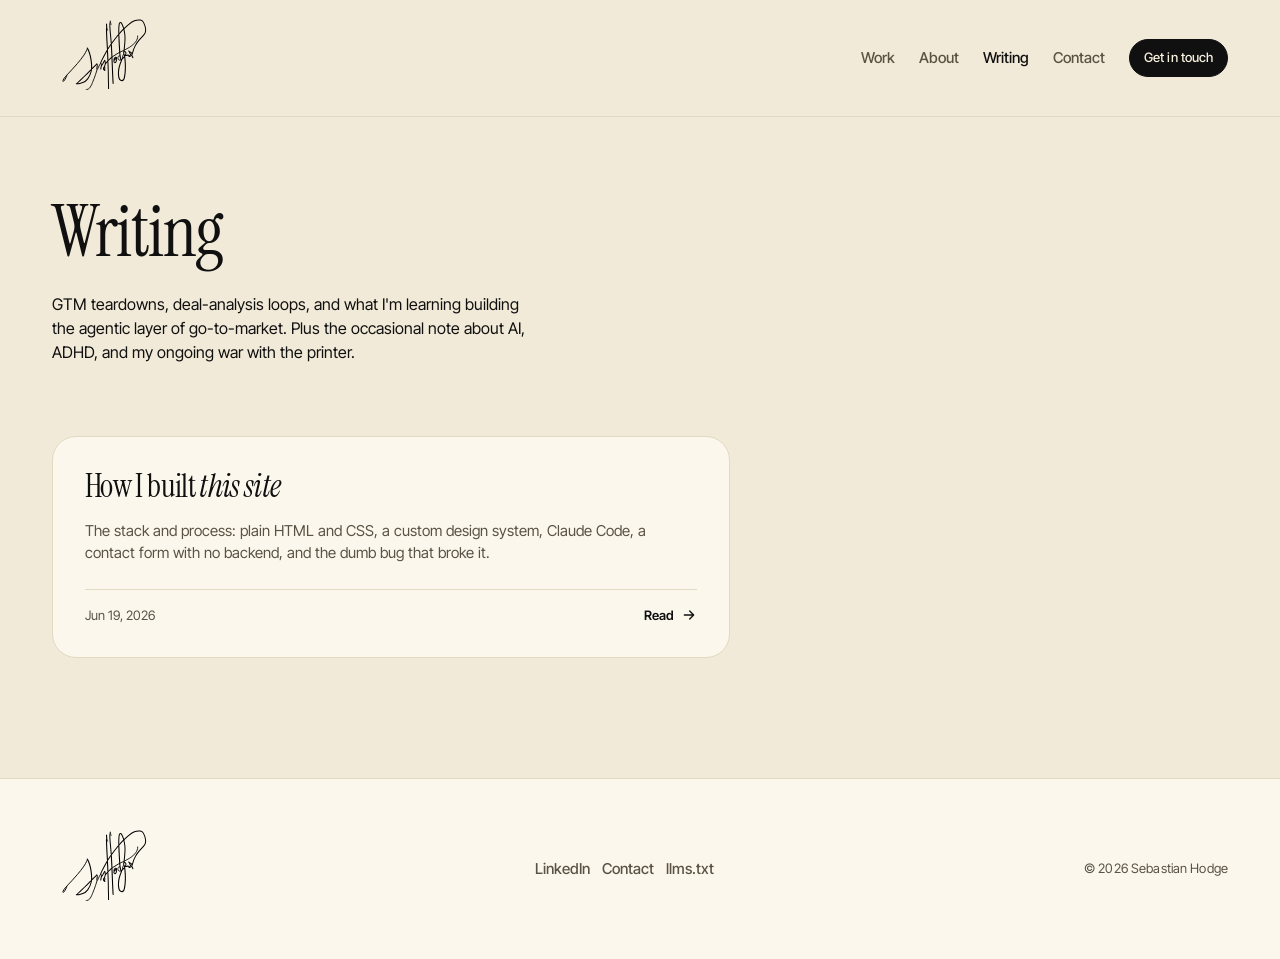
==== commit 81077ab0: "Remove duplicate hello-world post, link llms.txt in footer The new "How I built this site" post supe" ====
--- a/blog/index.html
+++ b/blog/index.html
@@ -105,17 +105,6 @@
           </div>
         </a>
 
-        <a class="mp-digest-card mp-span-5" href="hello-world.html">
-          <h2 class="mp-digest-card__title">Hello, world: <span class="mp-digest-card__italic">building this site</span></h2>
-          <p class="mp-digest-card__body">How I assembled a personal site on top of a custom editorial design system.</p>
-          <div class="mp-digest-card__foot">
-            <span class="mp-digest-card__meta">Jun 18, 2026</span>
-            <span class="mp-digest-card__cta">Read
-              <svg viewBox="0 0 24 24" fill="none" stroke="currentColor" stroke-width="2" stroke-linecap="round" stroke-linejoin="round" aria-hidden="true"><path d="M5 12h14M13 6l6 6-6 6"/></svg>
-            </span>
-          </div>
-        </a>
-
         <!-- TODO: more post cards go here -->
 
       </section>
@@ -131,6 +120,7 @@
       <div class="mp-row">
         <a class="site-navlink" href="https://www.linkedin.com/in/hodge-sebastian/">LinkedIn</a>
         <a class="site-navlink" href="../index.html#contact">Contact</a>
+        <a class="site-navlink" href="/llms.txt">llms.txt</a>
       </div>
       <p class="mp-meta">© <span id="year"></span> Sebastian Hodge</p>
     </div>
